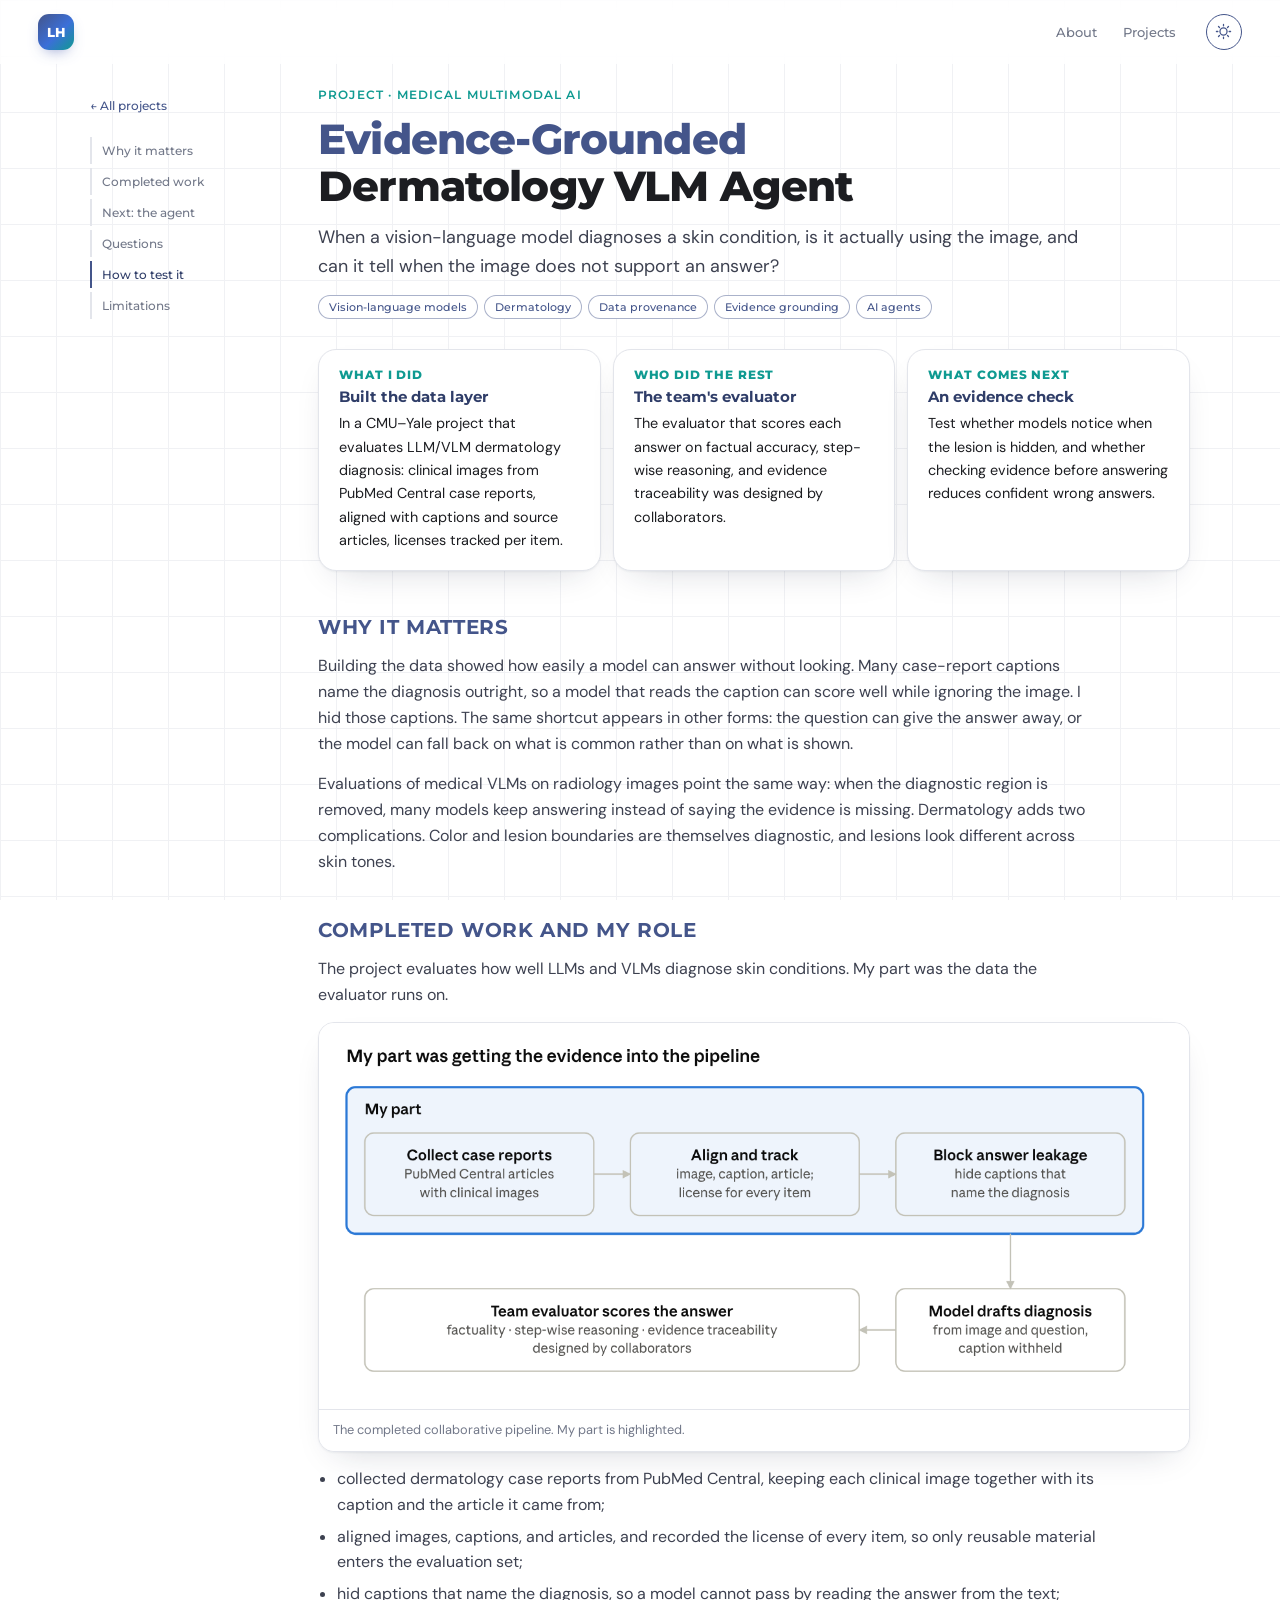
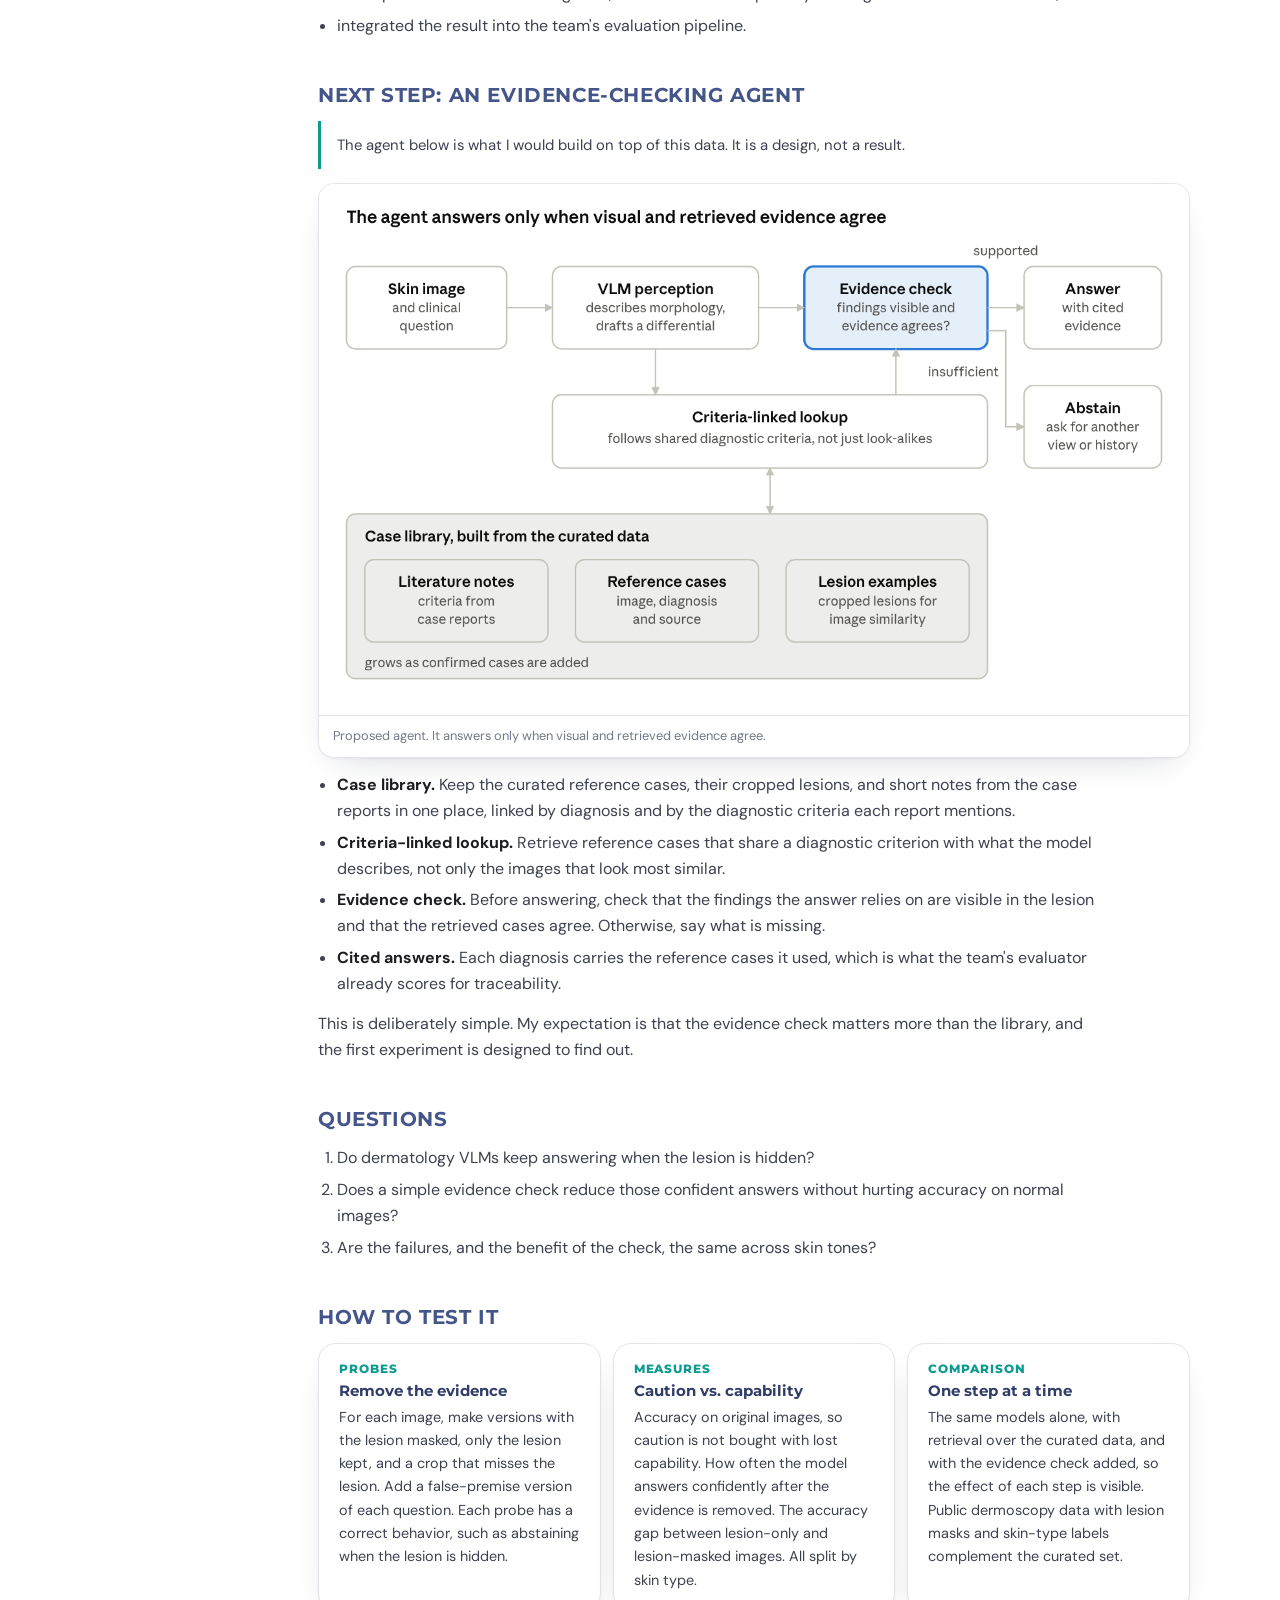
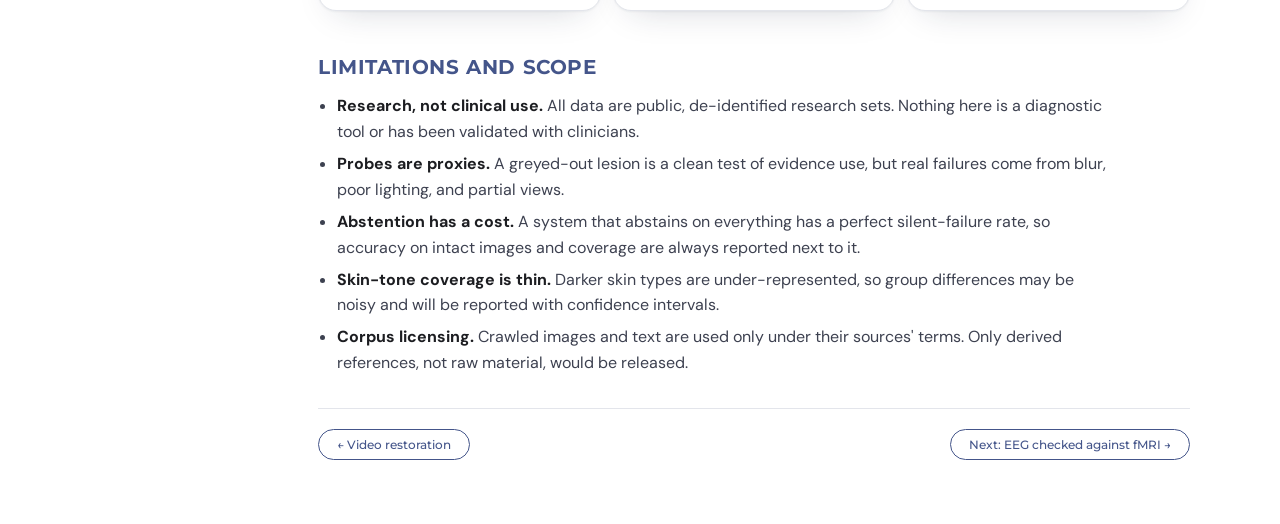
==== projects/dermatology/index.html @ 24231a83 "Update" ====
<!doctype html>
<html lang="en">
<head>
<meta charset="utf-8">
<meta name="viewport" content="width=device-width, initial-scale=1, viewport-fit=cover">
<title>Evidence-Grounded Dermatology VLM · Lintong Han</title>
<meta name="description" content="When a vision-language model diagnoses a skin condition, is it actually using the image? Dermatology data curation and an evidence-checking agent design.">
<link rel="icon" href="../../assets/img/favicon.svg" type="image/svg+xml">
<link rel="preconnect" href="https://fonts.googleapis.com">
<link rel="preconnect" href="https://fonts.gstatic.com" crossorigin>
<link rel="stylesheet" href="https://fonts.googleapis.com/css2?family=Montserrat:wght@500;600;700;800&family=DM+Sans:opsz,wght@9..40,400;9..40,500;9..40,700&display=swap">
<link rel="stylesheet" href="../../assets/css/page.css">
<script>try{const t=localStorage.getItem('lh-theme');if(t)document.documentElement.dataset.theme=t;}catch(e){}</script>
</head>
<body>
<header class="topbar">
  <a class="logo" href="../../" aria-label="Lintong Han, home"><span>LH</span></a>
  <nav aria-label="Site"><a href="../../#about">About</a><a href="../../#projects">Projects</a></nav>
  <button class="theme" id="theme" type="button" aria-label="Toggle dark mode"><svg viewBox="0 0 24 24" width="17" height="17" aria-hidden="true"><path class="sun" d="M12 4V2m0 20v-2m8-8h2M2 12h2m13.66-5.66 1.41-1.41M4.93 19.07l1.41-1.41m0-11.32L4.93 4.93m14.14 14.14-1.41-1.41M12 7a5 5 0 1 0 0 10 5 5 0 0 0 0-10Z" fill="none" stroke="currentColor" stroke-width="1.8" stroke-linecap="round"/><path class="moon" d="M20 14.5A8 8 0 0 1 9.5 4a8 8 0 1 0 10.5 10.5Z" fill="none" stroke="currentColor" stroke-width="1.8" stroke-linejoin="round"/></svg></button>
</header>

<div class="page">
  <nav class="toc" aria-label="On this page">
    <a class="back" href="../../#projects">← All projects</a>
    <a href="#why">Why it matters</a>
    <a href="#role">Completed work</a>
    <a href="#agent">Next: the agent</a>
    <a href="#questions">Questions</a>
    <a href="#test">How to test it</a>
    <a href="#limits">Limitations</a>
  </nav>

  <article class="article">
    <header class="head">
      <p class="kick">Project · Medical multimodal AI</p>
      <h1><span class="key">Evidence-Grounded</span> Dermatology VLM Agent</h1>
      <p class="lead">When a vision-language model diagnoses a skin condition, is it actually using the image, and can it tell when the image does not support an answer?</p>
      <div class="tags"><span class="tag">Vision-language models</span><span class="tag">Dermatology</span><span class="tag">Data provenance</span><span class="tag">Evidence grounding</span><span class="tag">AI agents</span></div>
    </header>

    <div class="three">
      <div class="card"><span class="num">WHAT I DID</span><b>Built the data layer</b><p>In a CMU–Yale project that evaluates LLM/VLM dermatology diagnosis: clinical images from PubMed Central case reports, aligned with captions and source articles, licenses tracked per item.</p></div>
      <div class="card"><span class="num">WHO DID THE REST</span><b>The team's evaluator</b><p>The evaluator that scores each answer on factual accuracy, step-wise reasoning, and evidence traceability was designed by collaborators.</p></div>
      <div class="card"><span class="num">WHAT COMES NEXT</span><b>An evidence check</b><p>Test whether models notice when the lesion is hidden, and whether checking evidence before answering reduces confident wrong answers.</p></div>
    </div>

    <section class="sec" id="why">
      <h2>Why it matters</h2>
      <p>Building the data showed how easily a model can answer without looking. Many case-report captions name the diagnosis outright, so a model that reads the caption can score well while ignoring the image. I hid those captions. The same shortcut appears in other forms: the question can give the answer away, or the model can fall back on what is common rather than on what is shown.</p>
      <p>Evaluations of medical VLMs on radiology images point the same way: when the diagnostic region is removed, many models keep answering instead of saying the evidence is missing. Dermatology adds two complications. Color and lesion boundaries are themselves diagnostic, and lesions look different across skin tones.</p>
    </section>

    <section class="sec" id="role">
      <h2>Completed work and my role</h2>
      <p>The project evaluates how well LLMs and VLMs diagnose skin conditions. My part was the data the evaluator runs on.</p>
      <figure class="fig"><img src="media/my-part.png" alt="Completed collaborative pipeline with my part highlighted: collect case reports, align and track, block answer leakage; then the model drafts a diagnosis and the team evaluator scores it" width="1344" height="596" loading="lazy"><figcaption>The completed collaborative pipeline. My part is highlighted.</figcaption></figure>
      <ul>
        <li>collected dermatology case reports from PubMed Central, keeping each clinical image together with its caption and the article it came from;</li>
        <li>aligned images, captions, and articles, and recorded the license of every item, so only reusable material enters the evaluation set;</li>
        <li>hid captions that name the diagnosis, so a model cannot pass by reading the answer from the text;</li>
        <li>integrated the result into the team's evaluation pipeline.</li>
      </ul>
    </section>

    <section class="sec" id="agent">
      <h2>Next step: an evidence-checking agent</h2>
      <p class="callout-note">The agent below is what I would build on top of this data. It is a design, not a result.</p>
      <figure class="fig"><img src="media/agent-design.png" alt="Proposed agent: skin image and question to VLM perception, criteria-linked lookup into a case library, an evidence check, then either an answer with cited evidence or abstention" width="1344" height="820" loading="lazy"><figcaption>Proposed agent. It answers only when visual and retrieved evidence agree.</figcaption></figure>
      <ul>
        <li><b>Case library.</b> Keep the curated reference cases, their cropped lesions, and short notes from the case reports in one place, linked by diagnosis and by the diagnostic criteria each report mentions.</li>
        <li><b>Criteria-linked lookup.</b> Retrieve reference cases that share a diagnostic criterion with what the model describes, not only the images that look most similar.</li>
        <li><b>Evidence check.</b> Before answering, check that the findings the answer relies on are visible in the lesion and that the retrieved cases agree. Otherwise, say what is missing.</li>
        <li><b>Cited answers.</b> Each diagnosis carries the reference cases it used, which is what the team's evaluator already scores for traceability.</li>
      </ul>
      <p>This is deliberately simple. My expectation is that the evidence check matters more than the library, and the first experiment is designed to find out.</p>
    </section>

    <section class="sec" id="questions">
      <h2>Questions</h2>
      <ol>
        <li>Do dermatology VLMs keep answering when the lesion is hidden?</li>
        <li>Does a simple evidence check reduce those confident answers without hurting accuracy on normal images?</li>
        <li>Are the failures, and the benefit of the check, the same across skin tones?</li>
      </ol>
    </section>

    <section class="sec" id="test">
      <h2>How to test it</h2>
      <div class="three">
        <div class="card"><span class="num">PROBES</span><b>Remove the evidence</b><p>For each image, make versions with the lesion masked, only the lesion kept, and a crop that misses the lesion. Add a false-premise version of each question. Each probe has a correct behavior, such as abstaining when the lesion is hidden.</p></div>
        <div class="card"><span class="num">MEASURES</span><b>Caution vs. capability</b><p>Accuracy on original images, so caution is not bought with lost capability. How often the model answers confidently after the evidence is removed. The accuracy gap between lesion-only and lesion-masked images. All split by skin type.</p></div>
        <div class="card"><span class="num">COMPARISON</span><b>One step at a time</b><p>The same models alone, with retrieval over the curated data, and with the evidence check added, so the effect of each step is visible. Public dermoscopy data with lesion masks and skin-type labels complement the curated set.</p></div>
      </div>
    </section>

    <section class="sec" id="limits">
      <h2>Limitations and scope</h2>
      <ul>
        <li><b>Research, not clinical use.</b> All data are public, de-identified research sets. Nothing here is a diagnostic tool or has been validated with clinicians.</li>
        <li><b>Probes are proxies.</b> A greyed-out lesion is a clean test of evidence use, but real failures come from blur, poor lighting, and partial views.</li>
        <li><b>Abstention has a cost.</b> A system that abstains on everything has a perfect silent-failure rate, so accuracy on intact images and coverage are always reported next to it.</li>
        <li><b>Skin-tone coverage is thin.</b> Darker skin types are under-represented, so group differences may be noisy and will be reported with confidence intervals.</li>
        <li><b>Corpus licensing.</b> Crawled images and text are used only under their sources' terms. Only derived references, not raw material, would be released.</li>
      </ul>
    </section>

    <div class="next">
      <a class="pill" href="../video-restoration/">← Video restoration</a>
      <a class="pill" href="../eeg-fmri/">Next: EEG checked against fMRI →</a>
    </div>
  </article>
</div>
<script src="../../assets/js/page.js" defer></script>
</body>
</html>
---- assets/css/page.css ----
/* Research detail pages: same tokens as the homepage, one 780px reading column
   with wide (1040px) figure bands, a sticky section index on large screens. */
@import url("style.css");

.page { width: min(1100px, 100% - 32px); margin: 0 auto; padding: 24px 0 64px; display: grid; grid-template-columns: 180px minmax(0, 1fr); gap: 48px; }
.toc { position: sticky; top: 92px; align-self: start; display: grid; gap: 4px; font: 500 .78rem var(--head); }
.toc a { text-decoration: none; color: var(--muted); padding: 6px 10px; border-left: 2px solid var(--line); transition: color .2s, border-color .2s; }
.toc a:hover, .toc a.active { color: var(--navy-ink); border-color: var(--navy); }
.toc .back { border: 0; padding-left: 0; margin-bottom: 14px; color: var(--navy); }
.article { min-width: 0; display: grid; gap: 22px; }

.head { display: grid; gap: 14px; padding-bottom: 8px; }
.kick { font: 600 .72rem var(--head); text-transform: uppercase; letter-spacing: .1em; color: var(--teal); }
.head h1 { font: 800 clamp(1.8rem, 3.6vw, 2.6rem)/1.12 var(--head); letter-spacing: -.02em; color: var(--ink); }
.head h1 .key { color: var(--navy); }
.lead { font-size: 1.12rem; color: var(--ink-2); max-width: 66ch; }
.byline { font-size: .95rem; color: var(--muted); }
.byline b { color: var(--ink); }

.stats { display: grid; grid-template-columns: repeat(4, minmax(0, 1fr)); background: var(--surface); border: .5px solid var(--line); border-radius: 18px; box-shadow: var(--shadow); overflow: hidden; }
.stats div { padding: 16px 18px; display: grid; gap: 4px; }
.stats div + div { border-left: .5px solid var(--line); }
.stats b { font: 800 1.55rem/1 var(--head); letter-spacing: -.02em; background: linear-gradient(100deg, var(--navy), var(--teal)); -webkit-background-clip: text; background-clip: text; color: transparent; font-variant-numeric: tabular-nums; }
.stats span { font-size: .8rem; color: var(--muted); line-height: 1.35; }

.sec { display: grid; gap: 14px; padding-top: 22px; }
.sec h2 { font: 700 1.25rem/1.2 var(--head); color: var(--navy); text-transform: uppercase; letter-spacing: .03em; }
.sec h3 { font: 700 1rem var(--head); color: var(--navy-ink); margin-top: 6px; }
.sec p, .sec li { color: var(--ink-2); max-width: 70ch; }
.sec ul, .sec ol { margin: 0; padding-left: 1.2em; display: grid; gap: 6px; }
.sec b { color: var(--ink); }
.card { background: var(--surface); border: .5px solid var(--line); border-radius: 18px; padding: 18px 20px; box-shadow: var(--shadow); }
.fig { margin: 0; background: #fff; border: .5px solid var(--line); border-radius: 16px; overflow: hidden; box-shadow: var(--shadow); }
.fig img, .fig video { display: block; width: 100%; height: auto; }
.fig.dark { background: #0b0d13; }
.fig figcaption { font-size: .8rem; color: var(--muted); padding: 10px 14px; background: var(--surface); border-top: .5px solid var(--line); }
.three { display: grid; grid-template-columns: repeat(3, minmax(0, 1fr)); gap: 12px; }
.three .card { display: grid; gap: 6px; align-content: start; }
.three .card b { font: 700 .92rem var(--head); color: var(--navy-ink); }
.three .card p { font-size: .9rem; }
.num { font: 800 .72rem var(--head); color: var(--teal); letter-spacing: .08em; }
.eq { font-family: ui-monospace, Menlo, monospace; font-size: .86rem; background: var(--surface-2); border: .5px solid var(--line); border-radius: 12px; padding: 12px 14px; overflow-x: auto; color: var(--ink); white-space: pre; }
.callout-note { border-left: 3px solid var(--teal); background: var(--surface); padding: 12px 16px; border-radius: 0 12px 12px 0; font-size: .93rem; color: var(--ink-2); }

/* tables */
.tbl { width: 100%; border-collapse: collapse; font-size: .88rem; font-variant-numeric: tabular-nums; }
.tbl-wrap { overflow-x: auto; background: var(--surface); border: .5px solid var(--line); border-radius: 16px; box-shadow: var(--shadow); }
.tbl th, .tbl td { padding: 9px 12px; text-align: right; border-bottom: .5px solid var(--line); white-space: nowrap; }
.tbl th:first-child, .tbl td:first-child { text-align: left; }
.tbl thead th { font: 600 .72rem var(--head); text-transform: uppercase; letter-spacing: .04em; color: var(--muted); background: var(--surface-2); }
.tbl tr.ours td { background: var(--navy-soft); font-weight: 700; color: var(--navy-ink); }
.tbl tr:last-child td { border-bottom: 0; }
.tbl .best { color: var(--teal); font-weight: 700; }

/* before/after slider */
.compare { position: relative; aspect-ratio: 512 / 510; border-radius: 16px; overflow: hidden; background: #000; border: .5px solid var(--line); box-shadow: var(--shadow); user-select: none; touch-action: none; cursor: ew-resize; }
.compare img { position: absolute; inset: 0; width: 100%; height: 100%; object-fit: cover; pointer-events: none; }
.compare .top { clip-path: inset(0 calc(100% - var(--pos, 50%)) 0 0); }
.compare .handle { position: absolute; top: 0; bottom: 0; left: var(--pos, 50%); width: 2px; background: #fff; transform: translateX(-1px); box-shadow: 0 0 0 1px rgba(0,0,0,.2); }
.compare .handle::after { content: "⟷"; position: absolute; top: 50%; left: 50%; transform: translate(-50%, -50%); width: 34px; height: 34px; border-radius: 50%; background: #fff; color: #222; display: grid; place-items: center; font-size: 15px; box-shadow: 0 4px 14px rgba(0,0,0,.35); }
.compare .lab { position: absolute; top: 10px; font: 600 .7rem var(--head); color: #fff; background: rgba(0,0,0,.55); padding: 4px 8px; border-radius: 999px; }
.compare .lab.l { left: 10px; } .compare .lab.r { right: 10px; }
.compare input { position: absolute; inset: 0; opacity: 0; width: 100%; cursor: ew-resize; }
.cmp-grid { display: grid; grid-template-columns: minmax(0, 1fr) minmax(0, 1fr); gap: 14px; align-items: start; }
.cmp-side { display: grid; gap: 10px; }
.mini { display: grid; grid-template-columns: 1fr 1fr; gap: 10px; }
.mini figure { margin: 0; border-radius: 12px; overflow: hidden; border: .5px solid var(--line); position: relative; }
.mini figure span { position: absolute; left: 8px; top: 8px; font: 600 .66rem var(--head); color: #fff; background: rgba(0,0,0,.55); padding: 3px 7px; border-radius: 999px; }
.seg { display: inline-flex; gap: 4px; padding: 3px; border-radius: 999px; background: var(--surface); border: .5px solid var(--line); }
.seg button { font: 600 .74rem var(--head); border: 0; background: transparent; color: var(--muted); padding: 6px 12px; border-radius: 999px; cursor: pointer; }
.seg button[aria-pressed="true"] { background: var(--navy); color: var(--bg); }

/* charts */
.chart { background: var(--surface); border: .5px solid var(--line); border-radius: 16px; padding: 16px 16px 10px; box-shadow: var(--shadow); }
.chart svg { display: block; width: 100%; height: auto; overflow: visible; }
.chart .ax { stroke: var(--line); }
.chart .tick { fill: var(--muted); font: 500 10px var(--head); }
.chart .lbl { fill: var(--ink-2); font: 600 10.5px var(--head); }
.chart .axt { fill: var(--muted); font: 600 10.5px var(--head); }
.chart .curve { fill: none; stroke: var(--muted); stroke-width: 1.6; stroke-dasharray: 4 3; }
.chart .ptP { fill: var(--surface); stroke: var(--muted); stroke-width: 1.6; }
.chart .ptC { fill: var(--navy); opacity: .55; }
.chart .ptD { fill: var(--teal); stroke: var(--surface); stroke-width: 2; }
.chart .ptX { fill: #d9822b; }
.chart .l1 { fill: none; stroke: var(--navy); stroke-width: 2.4; }
.chart .l2 { fill: none; stroke: var(--teal); stroke-width: 2.4; }
.chart .l3 { fill: none; stroke: #d9822b; stroke-width: 2.4; }
.chart .cursor { stroke: var(--ink); stroke-width: 1; stroke-dasharray: 3 3; }
.legend { display: flex; flex-wrap: wrap; gap: 6px 16px; font: 500 .74rem var(--head); color: var(--muted); padding: 6px 2px 4px; }
.legend i { display: inline-block; width: 10px; height: 10px; border-radius: 50%; margin-right: 6px; vertical-align: -1px; }
.explore { display: grid; gap: 10px; }
.explore input[type=range] { width: 100%; accent-color: var(--navy); }
.readout { display: grid; grid-template-columns: repeat(4, minmax(0, 1fr)); gap: 8px; }
.readout div { background: var(--surface-2); border-radius: 12px; padding: 10px 12px; display: grid; gap: 2px; }
.readout b { font: 800 1.15rem var(--head); color: var(--navy-ink); font-variant-numeric: tabular-nums; }
.readout span { font-size: .72rem; color: var(--muted); }
.readout em { font-style: normal; font-size: .72rem; color: var(--teal); font-weight: 700; }

.role { display: flex; flex-wrap: wrap; gap: 6px; }
.next { display: flex; justify-content: space-between; gap: 12px; flex-wrap: wrap; border-top: .5px solid var(--line); padding-top: 20px; margin-top: 10px; }

@media (max-width: 900px) {
  .page { grid-template-columns: minmax(0, 1fr); gap: 8px; }
  .toc { position: static; display: flex; flex-wrap: wrap; gap: 4px; }
  .toc a:not(.back) { display: none; }
  .toc .back { margin: 0; }
}
@media (max-width: 680px) {
  .stats { grid-template-columns: repeat(2, minmax(0, 1fr)); }
  .stats div:nth-child(3) { border-left: 0; }
  .stats div:nth-child(n+3) { border-top: .5px solid var(--line); }
  .three, .cmp-grid { grid-template-columns: minmax(0, 1fr); }
  .readout { grid-template-columns: repeat(2, minmax(0, 1fr)); }
}
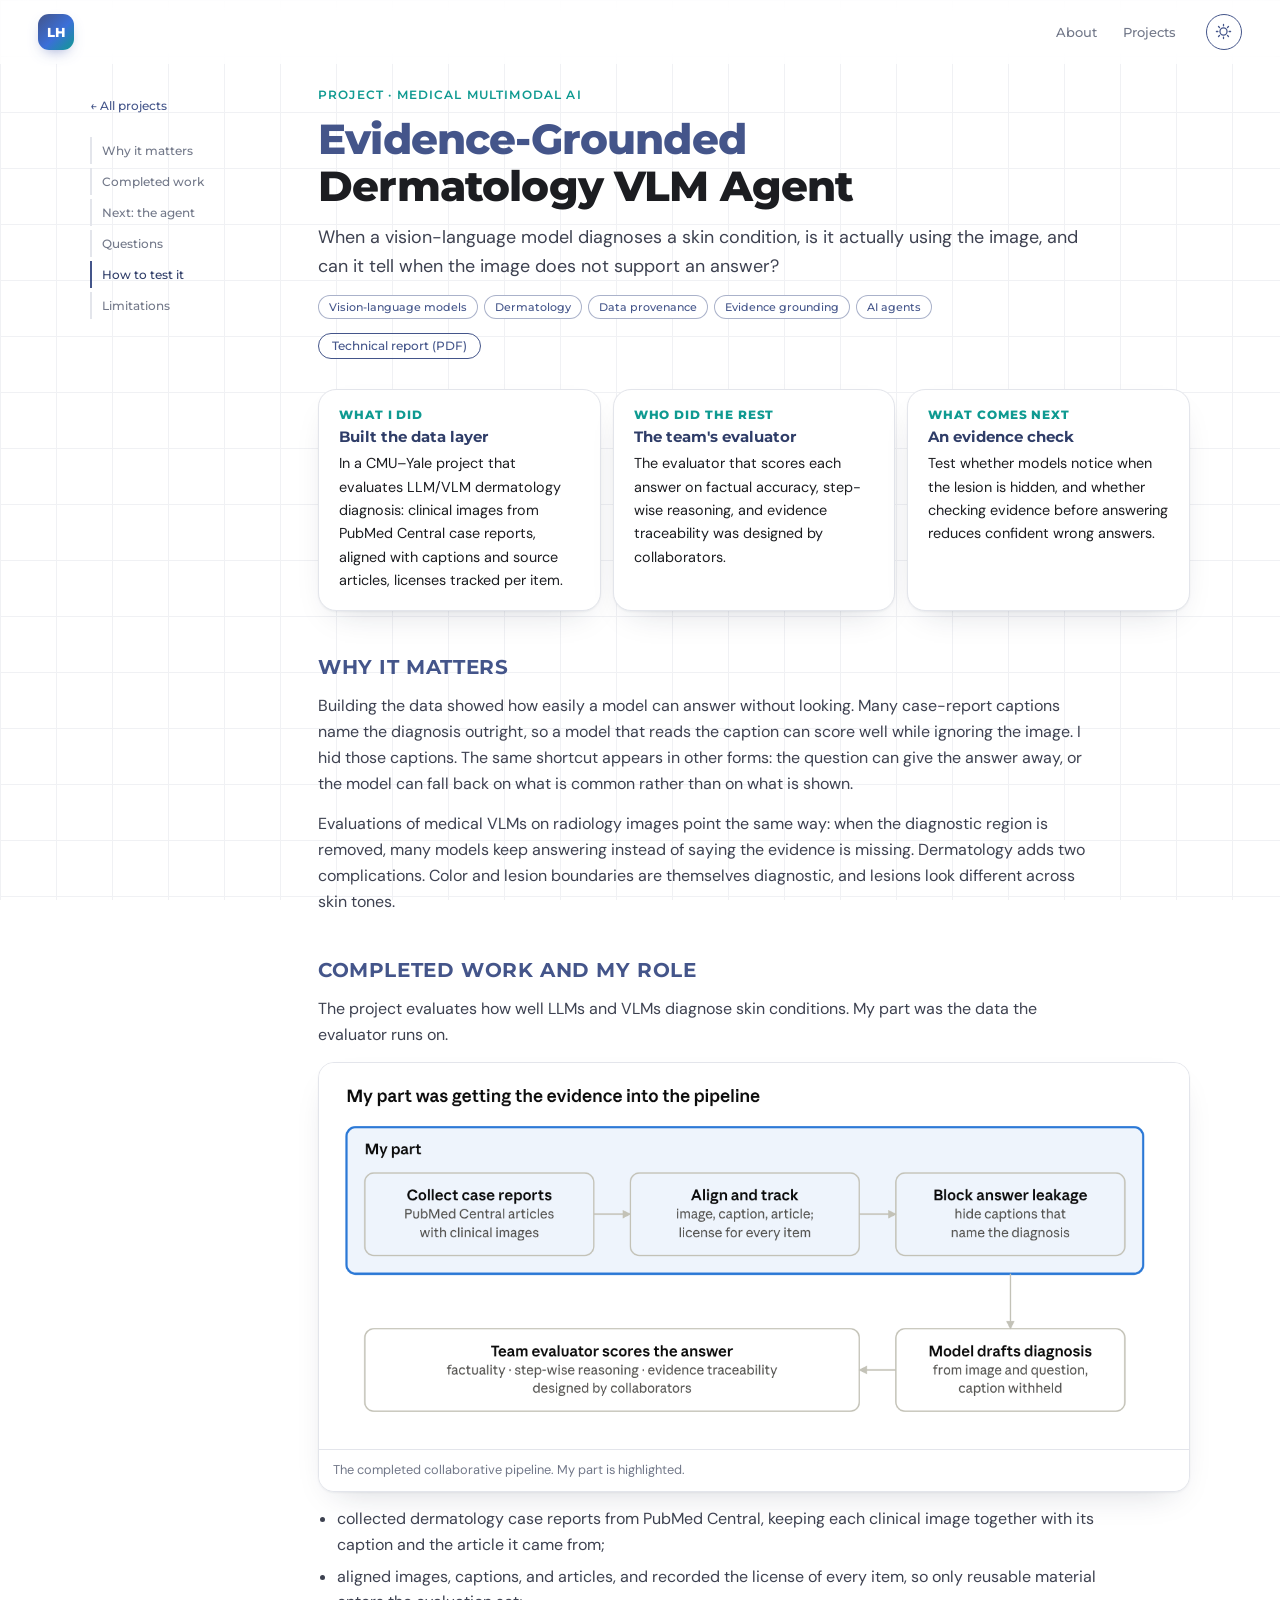
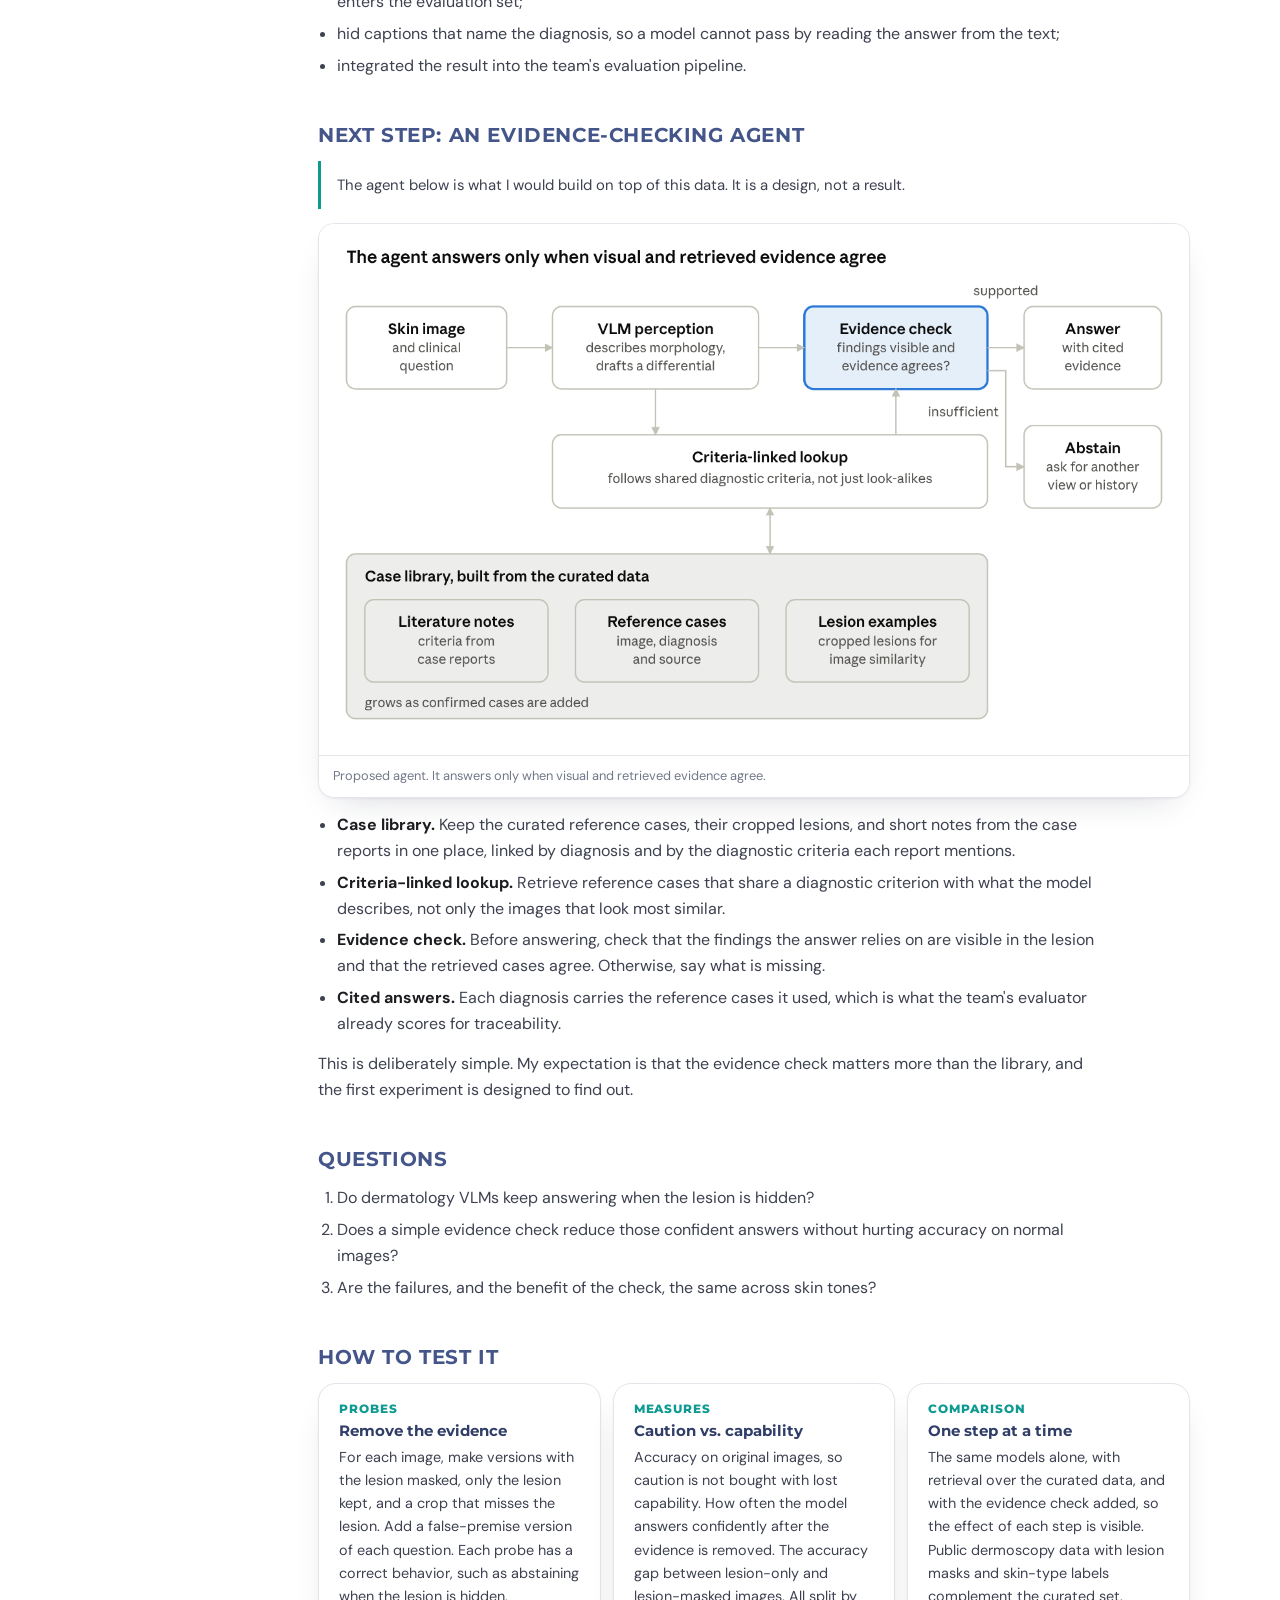
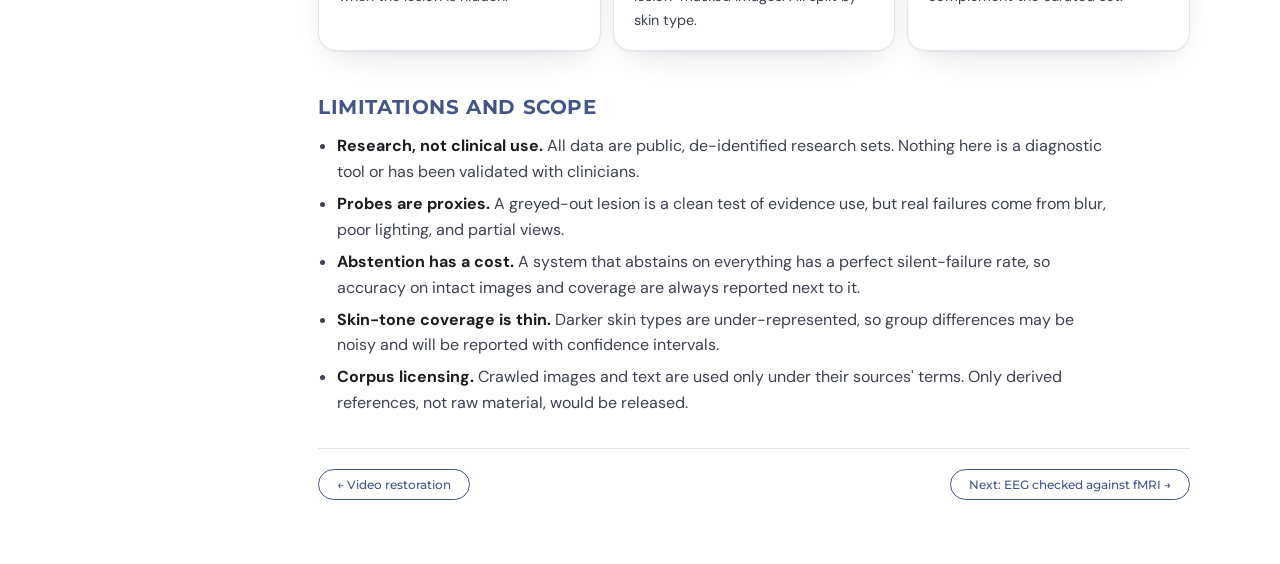
==== commit 25d10f57: "Update" ====
--- a/projects/dermatology/index.html
+++ b/projects/dermatology/index.html
@@ -36,6 +36,7 @@
       <h1><span class="key">Evidence-Grounded</span> Dermatology VLM Agent</h1>
       <p class="lead">When a vision-language model diagnoses a skin condition, is it actually using the image, and can it tell when the image does not support an answer?</p>
       <div class="tags"><span class="tag">Vision-language models</span><span class="tag">Dermatology</span><span class="tag">Data provenance</span><span class="tag">Evidence grounding</span><span class="tag">AI agents</span></div>
+      <div class="links"><a class="pill sm" href="../../assets/reports/dermatology.pdf" target="_blank" rel="noopener">Technical report (PDF)</a></div>
     </header>
 
     <div class="three">
